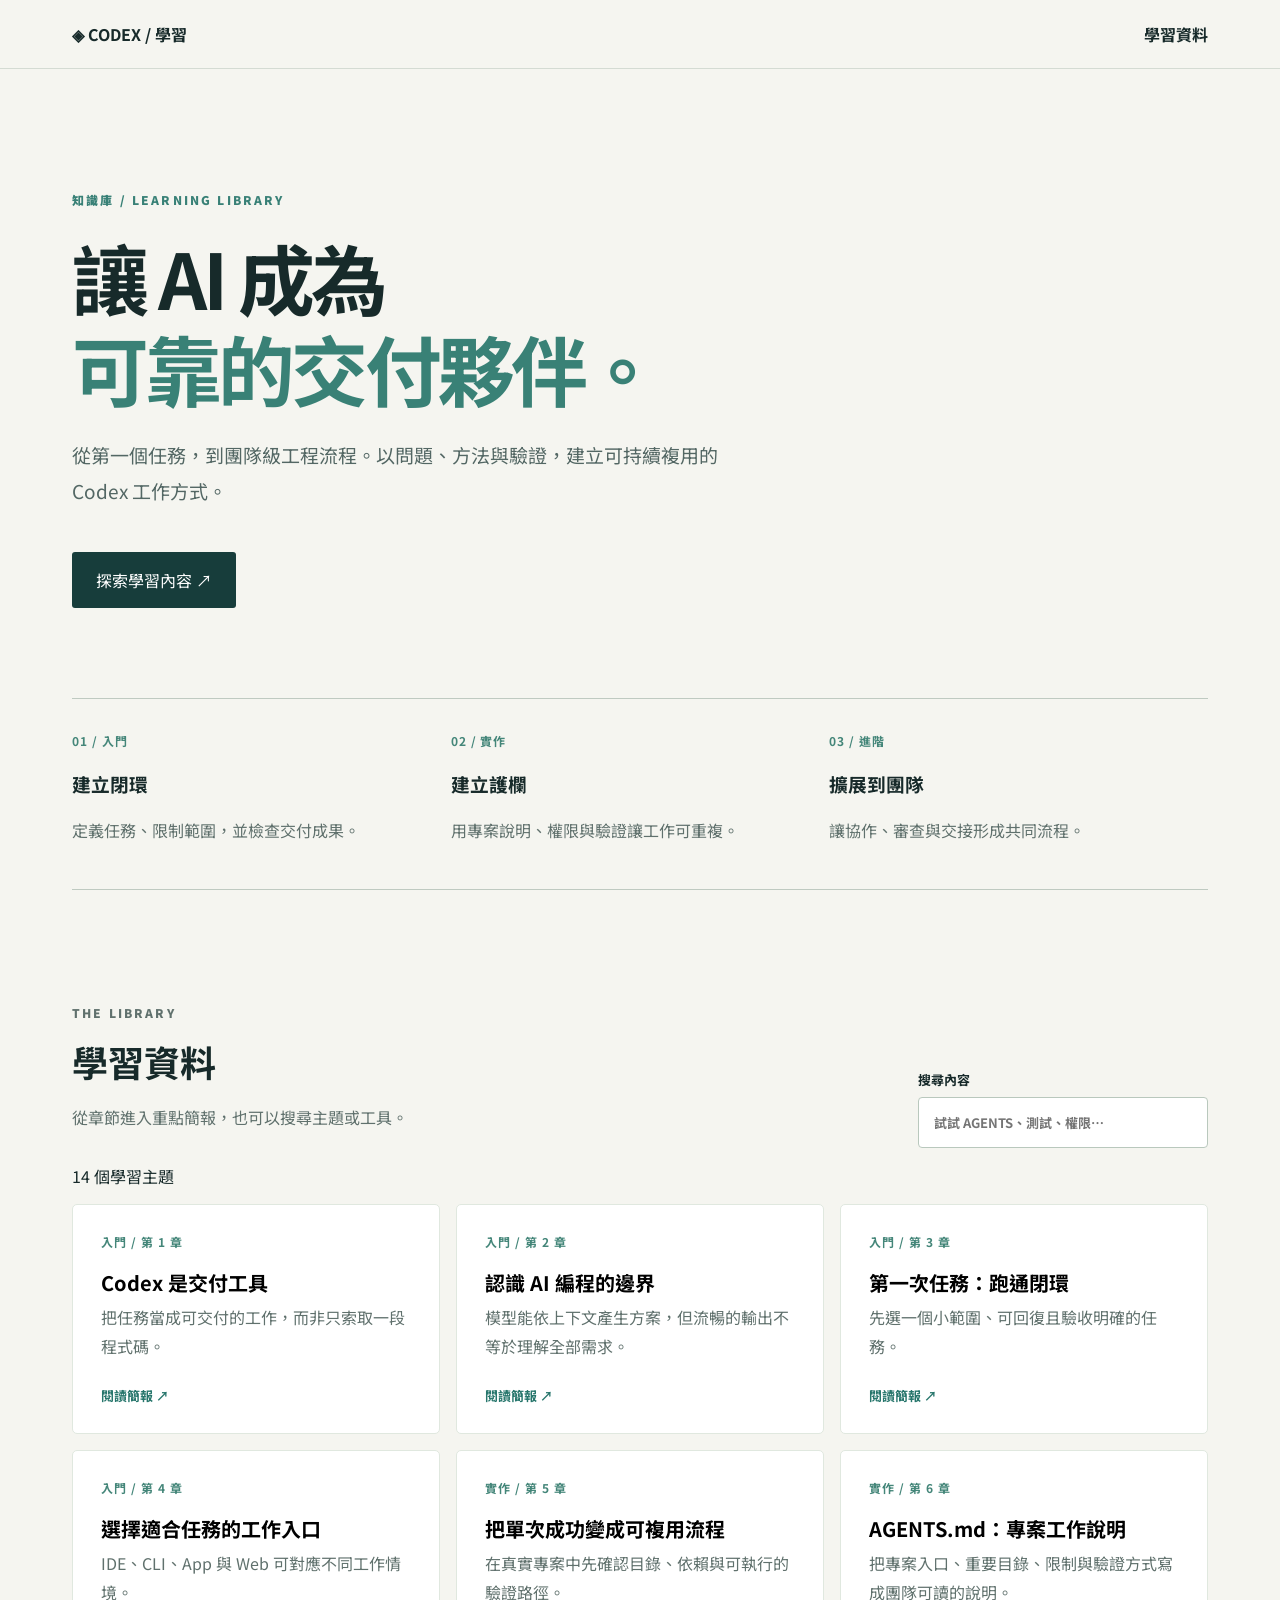
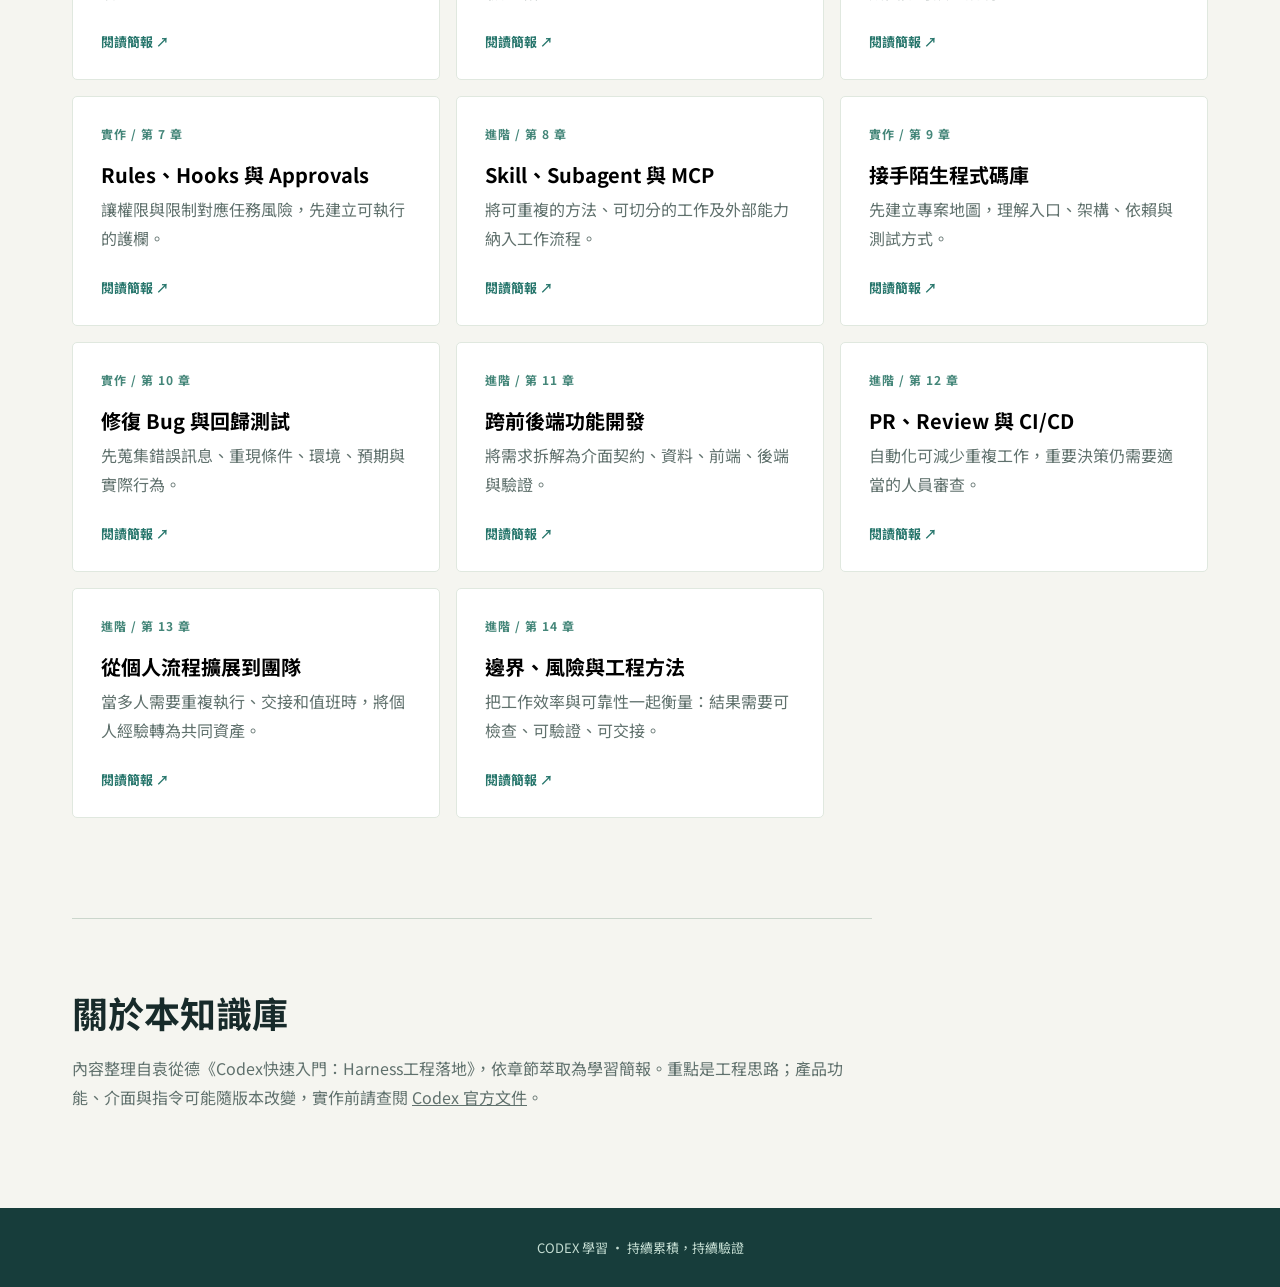
==== index.html @ d6bf373d "Create Codex learning library" ====
<!doctype html><html lang="zh-Hant"><head><meta charset="utf-8"><meta name="viewport" content="width=device-width,initial-scale=1"><title>Codex 學習｜從入門到進階</title><link rel="stylesheet" href="style.css"></head><body><header><nav><a href="#top">◈ CODEX / 學習</a><a href="#library">學習資料</a></nav></header><main id="top"><section class="hero"><p class="eyebrow">知識庫 / LEARNING LIBRARY</p><h1>讓 AI 成為<br><em>可靠的交付夥伴。</em></h1><p>從第一個任務，到團隊級工程流程。以問題、方法與驗證，建立可持續複用的 Codex 工作方式。</p><a class="button" href="#library">探索學習內容 ↗</a></section><section class="path"><div><span>01 / 入門</span><h3>建立閉環</h3><p>定義任務、限制範圍，並檢查交付成果。</p></div><div><span>02 / 實作</span><h3>建立護欄</h3><p>用專案說明、權限與驗證讓工作可重複。</p></div><div><span>03 / 進階</span><h3>擴展到團隊</h3><p>讓協作、審查與交接形成共同流程。</p></div></section><section id="library"><div class="sectionhead"><div><p class="eyebrow">THE LIBRARY</p><h2>學習資料</h2><p>從章節進入重點簡報，也可以搜尋主題或工具。</p></div><label>搜尋內容<input id="search" type="search" placeholder="試試 AGENTS、測試、權限…"></label></div><p id="count" aria-live="polite"></p><div id="cards" class="cards"></div><p id="empty" hidden>找不到相符內容，請嘗試其他關鍵字。</p></section><section class="source"><h2>關於本知識庫</h2><p>內容整理自袁從德《Codex快速入門：Harness工程落地》，依章節萃取為學習簡報。重點是工程思路；產品功能、介面與指令可能隨版本改變，實作前請查閱 <a href="https://developers.openai.com/codex/">Codex 官方文件</a>。</p></section></main><footer>CODEX 學習 · 持續累積，持續驗證</footer><dialog id="deck"><div class="dialogtop"><span id="progress"></span><button id="close" aria-label="關閉簡報">✕</button></div><article><p id="slide-label" class="eyebrow"></p><h2 id="slide-title"></h2><p id="slide-text"></p></article><div class="controls"><button id="prev">← 上一頁</button><button id="next">下一頁 →</button></div></dialog><script src="app.js"></script></body></html>
---- style.css ----
@import url('https://fonts.googleapis.com/css2?family=Noto+Sans+TC:wght@400;500;700;900&display=swap');*{box-sizing:border-box}html{scroll-behavior:smooth}body{margin:0;background:#f5f5f0;color:#172a2a;font-family:'Noto Sans TC',sans-serif}header{border-bottom:1px solid #d4dbd3}nav{max-width:1200px;margin:auto;display:flex;justify-content:space-between;padding:22px 32px;font-weight:700}a{color:inherit}nav a{text-decoration:none}main{max-width:1200px;margin:auto;padding:0 32px}.hero{padding:110px 0 90px;max-width:850px}.eyebrow{letter-spacing:.18em;font-size:12px;font-weight:900;color:#388076}.hero h1{font-size:clamp(42px,6vw,78px);line-height:1.18;letter-spacing:-.05em;margin:24px 0}.hero em{font-style:normal;color:#398176}.hero>p:not(.eyebrow){font-size:19px;line-height:1.9;max-width:650px;color:#536764}.button{display:inline-block;background:#173d3b;color:white;padding:16px 24px;text-decoration:none;margin-top:24px;border-radius:3px}.path{display:grid;grid-template-columns:repeat(3,1fr);border-top:1px solid #bfcac1;border-bottom:1px solid #bfcac1}.path div{padding:28px 32px 28px 0}.path span,.card span{color:#448679;font-size:12px;font-weight:700;letter-spacing:.08em}.path p,.sectionhead p,.card p,.source p{color:#60716d;line-height:1.8}#library{padding:100px 0}.sectionhead{display:flex;justify-content:space-between;gap:30px;align-items:end}h2{font-size:36px;margin:12px 0}label{display:grid;gap:8px;font-size:13px;font-weight:700}input{width:290px;padding:15px;border:1px solid #b9c8bd;background:white;border-radius:4px;font:inherit}.cards{display:grid;grid-template-columns:repeat(3,1fr);gap:16px}.card{text-align:left;background:#fff;border:1px solid #e0e8df;border-radius:5px;padding:28px;min-height:230px;cursor:pointer;font:inherit;display:flex;flex-direction:column;align-items:start}.card:hover{border-color:#398176;transform:translateY(-2px)}.card h3{font-size:20px;margin:18px 0 6px}.card p{flex:1;margin:0 0 20px}.card strong{font-size:13px;color:#27766c}.source{border-top:1px solid #cbd6cc;padding:55px 0 80px;max-width:800px}footer{background:#173d3b;color:#c4ddd2;padding:30px;text-align:center;font-size:13px}dialog{border:0;border-radius:8px;max-width:720px;width:calc(100% - 32px);padding:32px;color:#172a2a}dialog::backdrop{background:#0c2929bd}.dialogtop,.controls{display:flex;justify-content:space-between;align-items:center}.dialogtop button,.controls button{border:1px solid #cad7ce;background:white;border-radius:4px;padding:12px;cursor:pointer}.controls button:disabled{opacity:.35;cursor:default}dialog article{min-height:300px;padding:56px 12px}dialog article h2{font-size:clamp(28px,5vw,46px)}dialog article p:last-child{font-size:20px;line-height:1.9;color:#536764}@media(max-width:700px){.cards,.path{grid-template-columns:1fr}.hero{padding:70px 0}.sectionhead{display:block}input{width:100%}#library{padding:65px 0}.path div{padding:16px 0}}
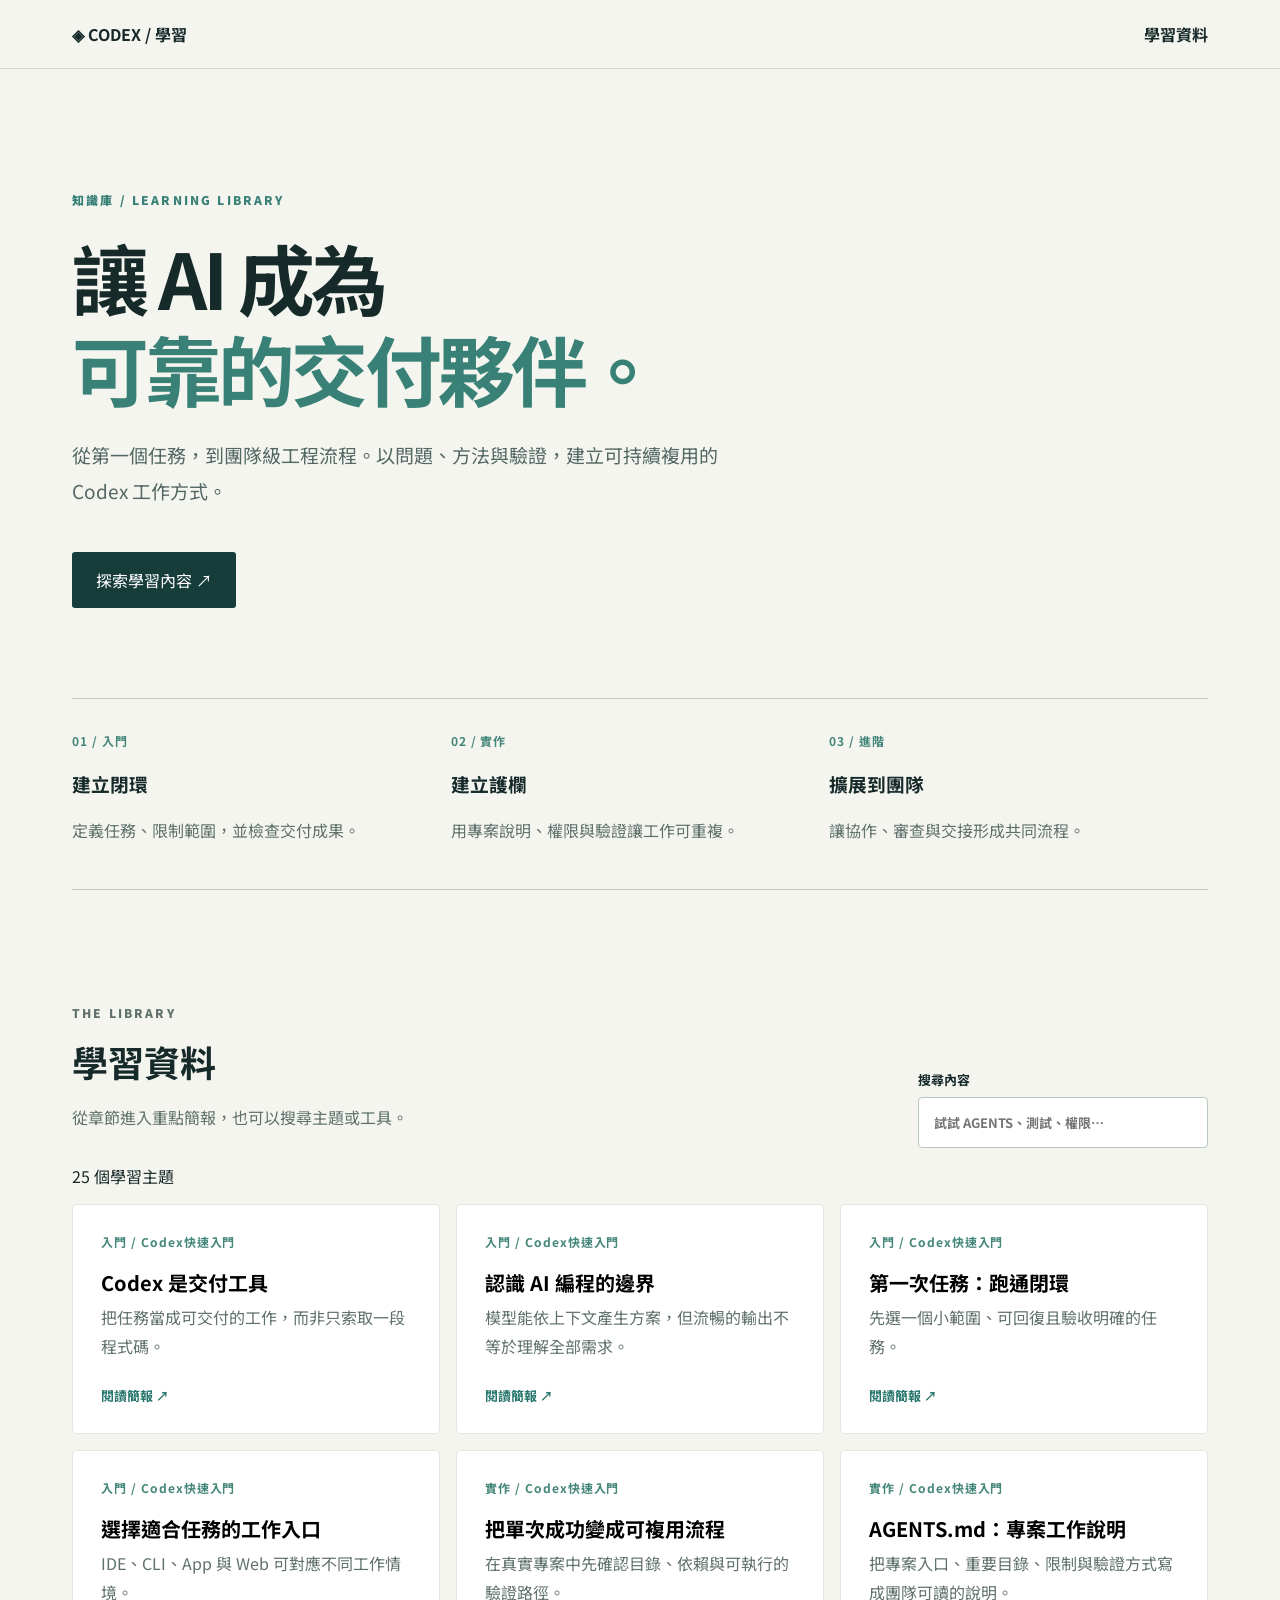
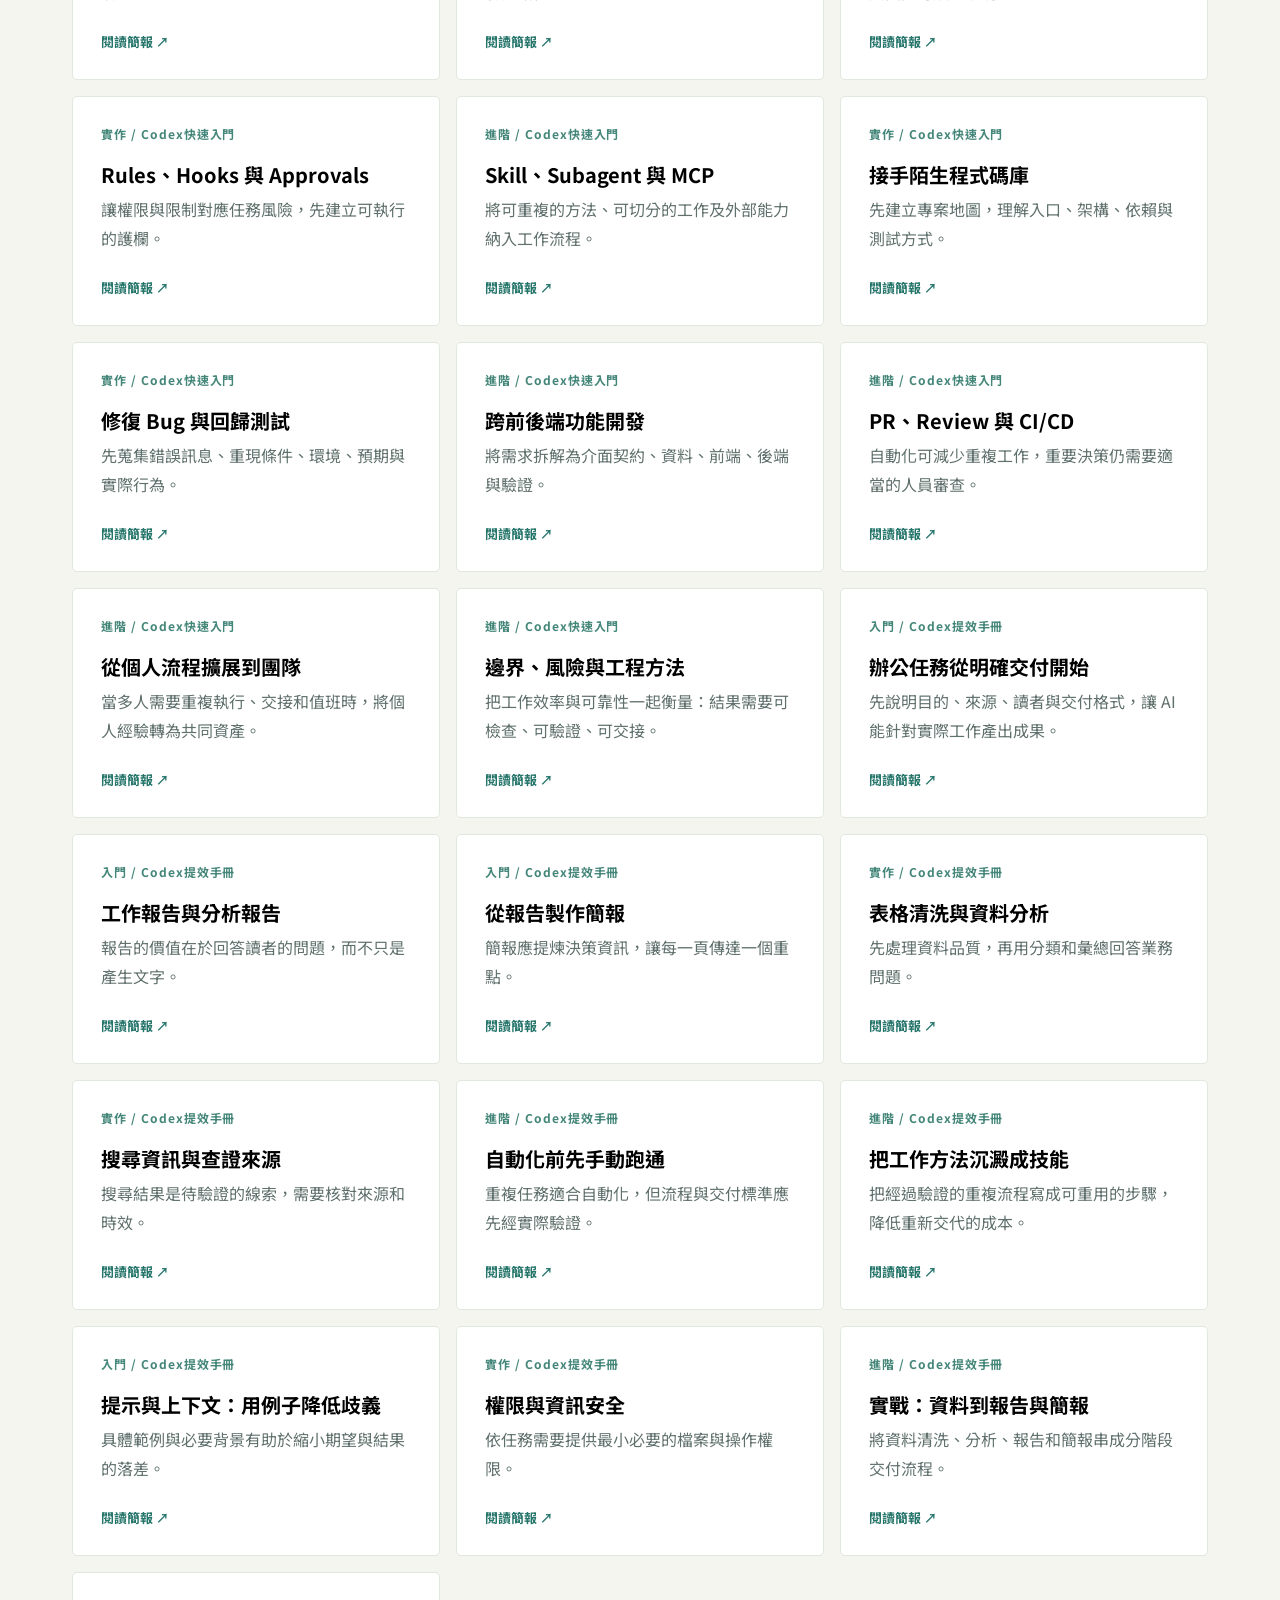
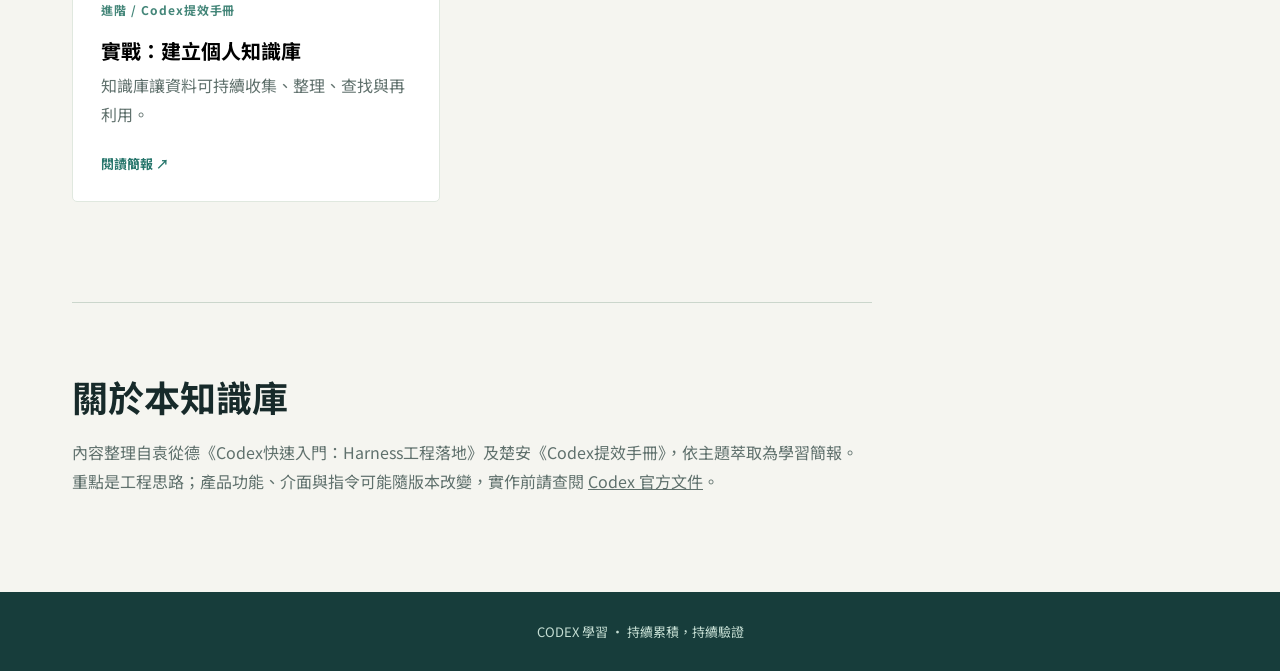
==== commit 0db172c6: "Fix handbook text and show sources" ====
--- a/index.html
+++ b/index.html
@@ -1 +1 @@
-<!doctype html><html lang="zh-Hant"><head><meta charset="utf-8"><meta name="viewport" content="width=device-width,initial-scale=1"><title>Codex 學習｜從入門到進階</title><link rel="stylesheet" href="style.css"></head><body><header><nav><a href="#top">◈ CODEX / 學習</a><a href="#library">學習資料</a></nav></header><main id="top"><section class="hero"><p class="eyebrow">知識庫 / LEARNING LIBRARY</p><h1>讓 AI 成為<br><em>可靠的交付夥伴。</em></h1><p>從第一個任務，到團隊級工程流程。以問題、方法與驗證，建立可持續複用的 Codex 工作方式。</p><a class="button" href="#library">探索學習內容 ↗</a></section><section class="path"><div><span>01 / 入門</span><h3>建立閉環</h3><p>定義任務、限制範圍，並檢查交付成果。</p></div><div><span>02 / 實作</span><h3>建立護欄</h3><p>用專案說明、權限與驗證讓工作可重複。</p></div><div><span>03 / 進階</span><h3>擴展到團隊</h3><p>讓協作、審查與交接形成共同流程。</p></div></section><section id="library"><div class="sectionhead"><div><p class="eyebrow">THE LIBRARY</p><h2>學習資料</h2><p>從章節進入重點簡報，也可以搜尋主題或工具。</p></div><label>搜尋內容<input id="search" type="search" placeholder="試試 AGENTS、測試、權限…"></label></div><p id="count" aria-live="polite"></p><div id="cards" class="cards"></div><p id="empty" hidden>找不到相符內容，請嘗試其他關鍵字。</p></section><section class="source"><h2>關於本知識庫</h2><p>內容整理自袁從德《Codex快速入門：Harness工程落地》，依章節萃取為學習簡報。重點是工程思路；產品功能、介面與指令可能隨版本改變，實作前請查閱 <a href="https://developers.openai.com/codex/">Codex 官方文件</a>。</p></section></main><footer>CODEX 學習 · 持續累積，持續驗證</footer><dialog id="deck"><div class="dialogtop"><span id="progress"></span><button id="close" aria-label="關閉簡報">✕</button></div><article><p id="slide-label" class="eyebrow"></p><h2 id="slide-title"></h2><p id="slide-text"></p></article><div class="controls"><button id="prev">← 上一頁</button><button id="next">下一頁 →</button></div></dialog><script src="app.js"></script></body></html>
+<!doctype html><html lang="zh-Hant"><head><meta charset="utf-8"><meta name="viewport" content="width=device-width,initial-scale=1"><title>Codex 學習｜從入門到進階</title><link rel="stylesheet" href="style.css"></head><body><header><nav><a href="#top">◈ CODEX / 學習</a><a href="#library">學習資料</a></nav></header><main id="top"><section class="hero"><p class="eyebrow">知識庫 / LEARNING LIBRARY</p><h1>讓 AI 成為<br><em>可靠的交付夥伴。</em></h1><p>從第一個任務，到團隊級工程流程。以問題、方法與驗證，建立可持續複用的 Codex 工作方式。</p><a class="button" href="#library">探索學習內容 ↗</a></section><section class="path"><div><span>01 / 入門</span><h3>建立閉環</h3><p>定義任務、限制範圍，並檢查交付成果。</p></div><div><span>02 / 實作</span><h3>建立護欄</h3><p>用專案說明、權限與驗證讓工作可重複。</p></div><div><span>03 / 進階</span><h3>擴展到團隊</h3><p>讓協作、審查與交接形成共同流程。</p></div></section><section id="library"><div class="sectionhead"><div><p class="eyebrow">THE LIBRARY</p><h2>學習資料</h2><p>從章節進入重點簡報，也可以搜尋主題或工具。</p></div><label>搜尋內容<input id="search" type="search" placeholder="試試 AGENTS、測試、權限…"></label></div><p id="count" aria-live="polite"></p><div id="cards" class="cards"></div><p id="empty" hidden>找不到相符內容，請嘗試其他關鍵字。</p></section><section class="source"><h2>關於本知識庫</h2><p>內容整理自袁從德《Codex快速入門：Harness工程落地》及楚安《Codex提效手冊》，依主題萃取為學習簡報。重點是工程思路；產品功能、介面與指令可能隨版本改變，實作前請查閱 <a href="https://developers.openai.com/codex/">Codex 官方文件</a>。</p></section></main><footer>CODEX 學習 · 持續累積，持續驗證</footer><dialog id="deck"><div class="dialogtop"><span id="progress"></span><button id="close" aria-label="關閉簡報">✕</button></div><article><p id="slide-label" class="eyebrow"></p><h2 id="slide-title"></h2><p id="slide-text"></p></article><div class="controls"><button id="prev">← 上一頁</button><button id="next">下一頁 →</button></div></dialog><script src="app.js"></script></body></html>
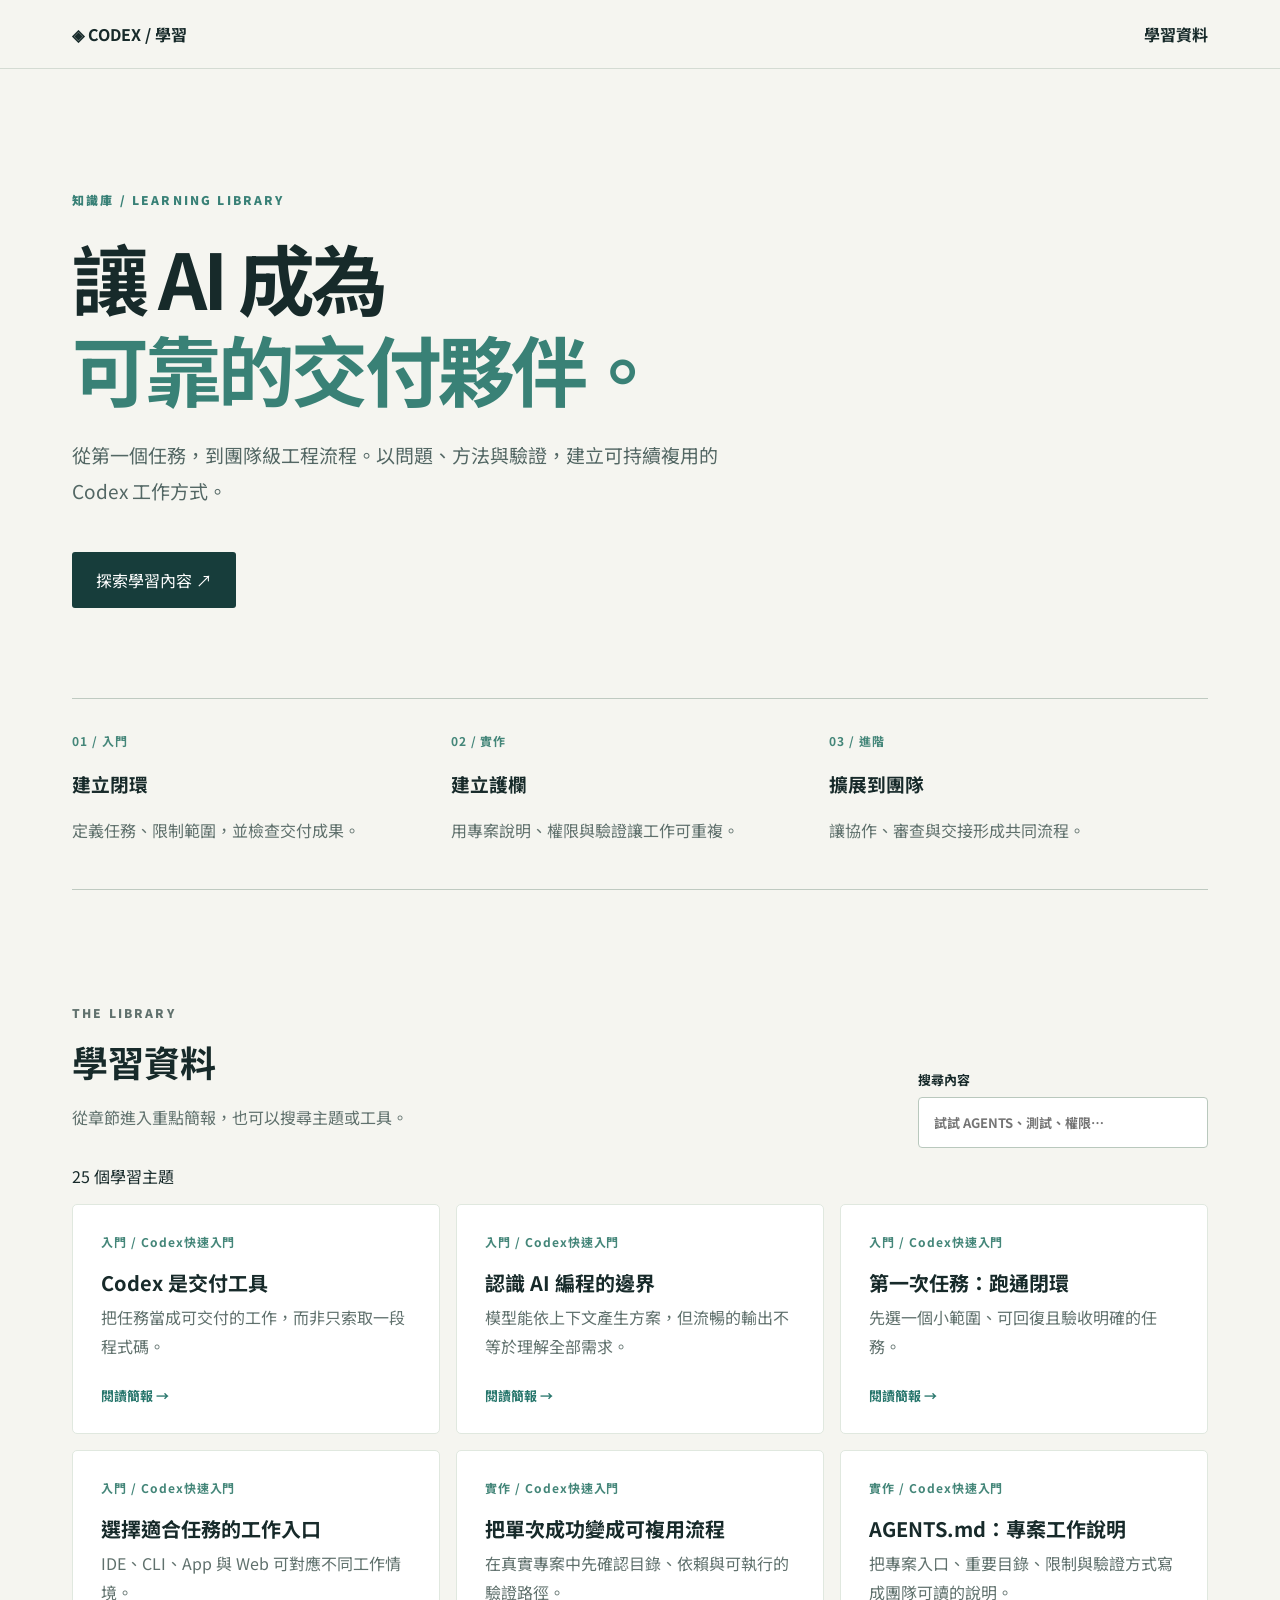
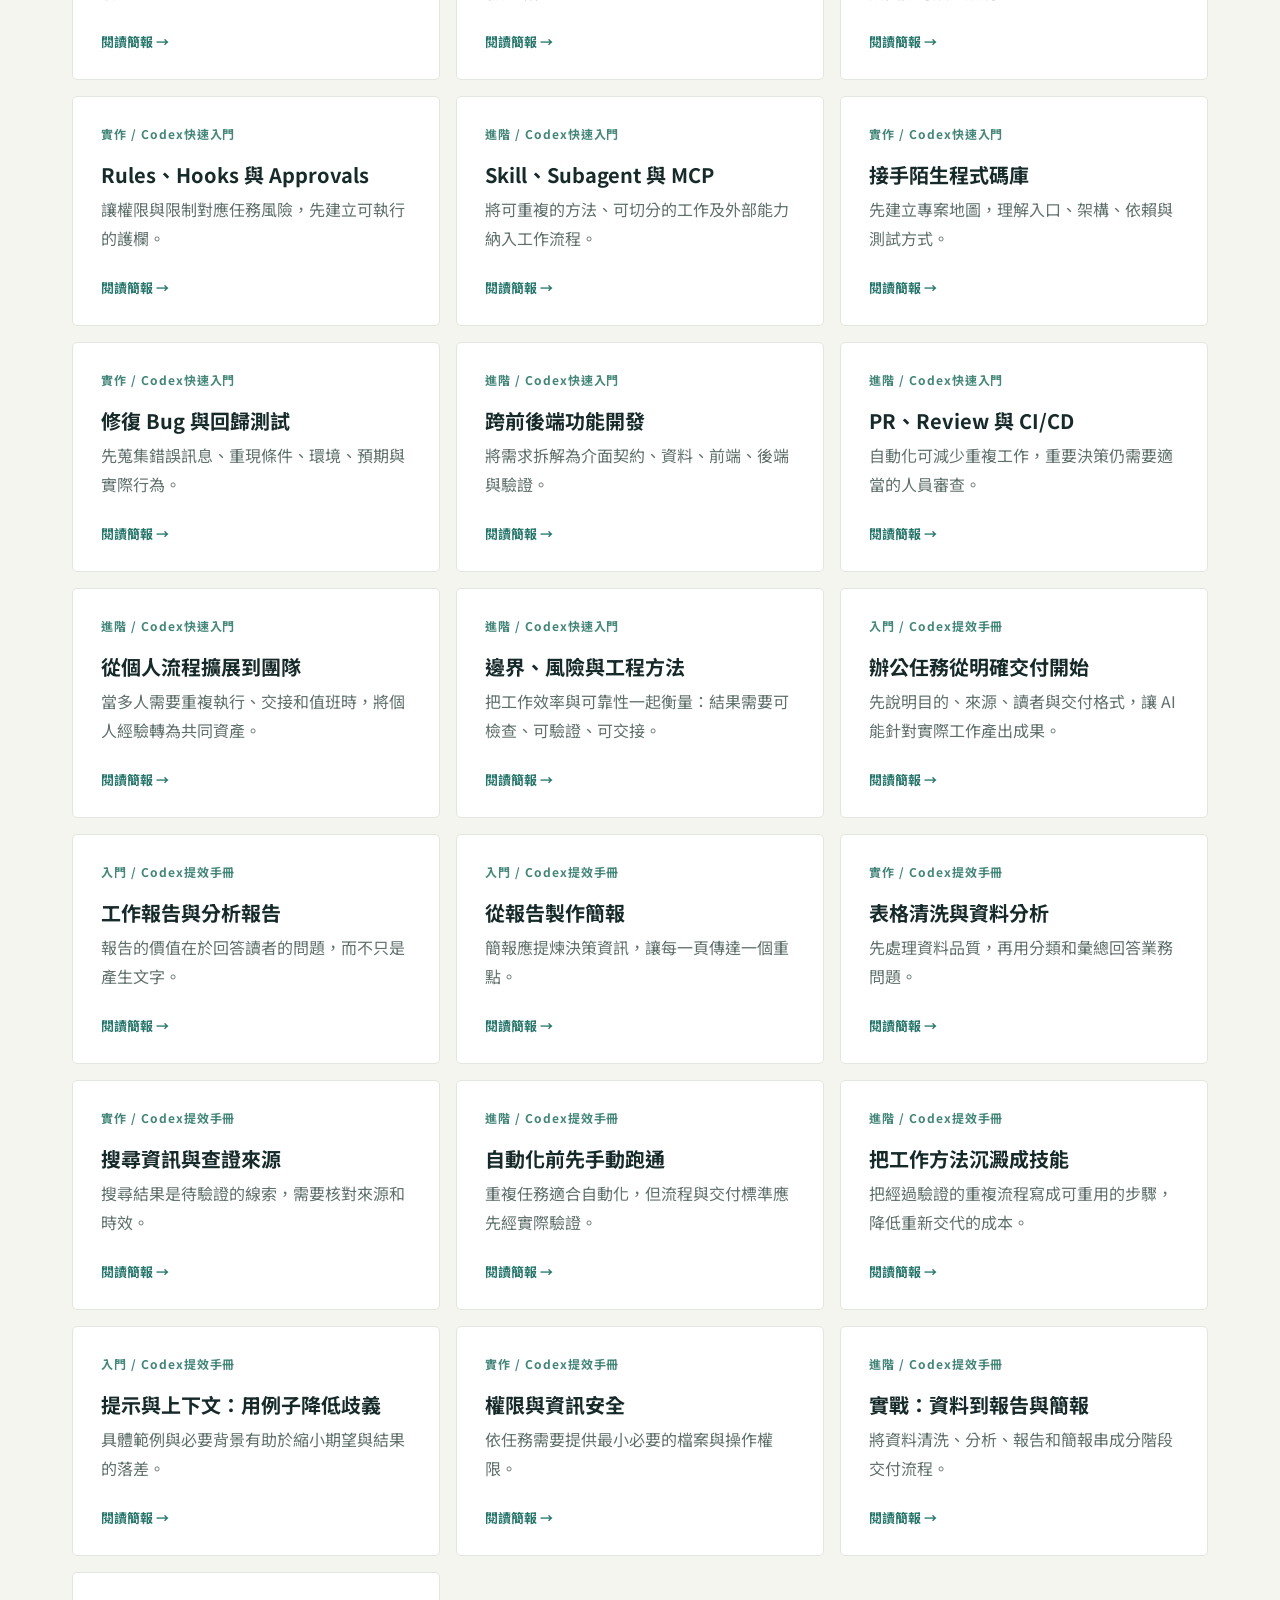
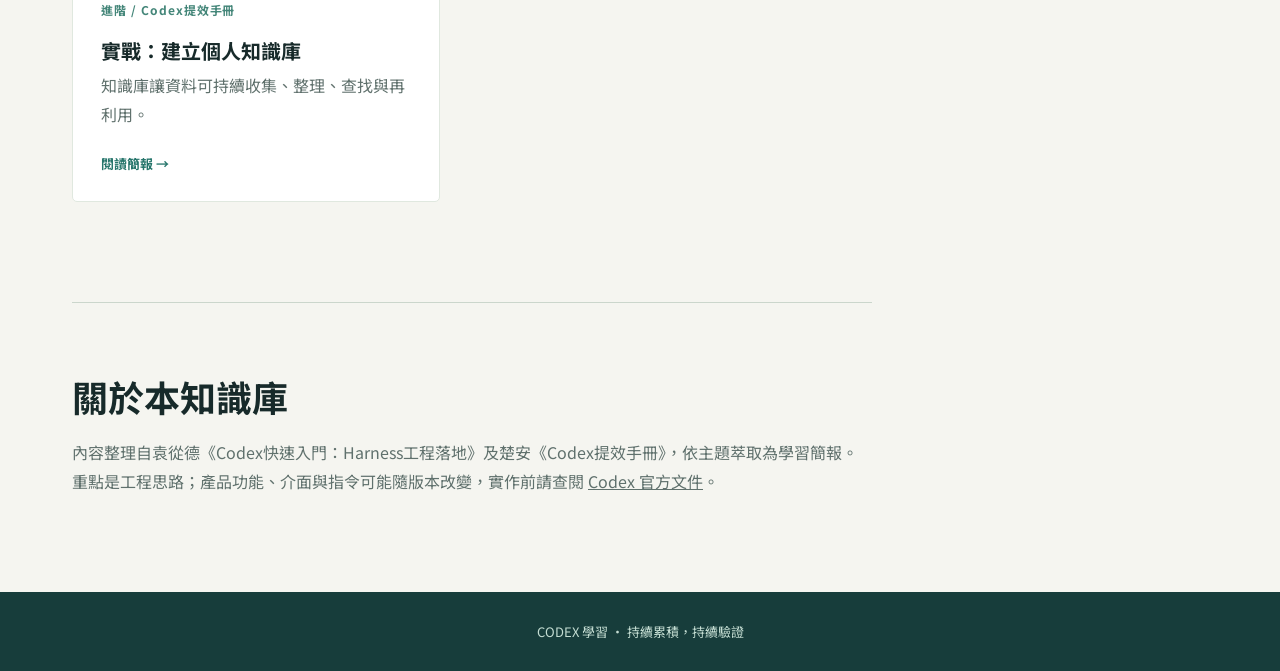
==== commit 947b7779: "Add full-page keyboard slide decks with sourced book illustrations" ====
--- a/index.html
+++ b/index.html
@@ -1 +1 @@
-<!doctype html><html lang="zh-Hant"><head><meta charset="utf-8"><meta name="viewport" content="width=device-width,initial-scale=1"><title>Codex 學習｜從入門到進階</title><link rel="stylesheet" href="style.css"></head><body><header><nav><a href="#top">◈ CODEX / 學習</a><a href="#library">學習資料</a></nav></header><main id="top"><section class="hero"><p class="eyebrow">知識庫 / LEARNING LIBRARY</p><h1>讓 AI 成為<br><em>可靠的交付夥伴。</em></h1><p>從第一個任務，到團隊級工程流程。以問題、方法與驗證，建立可持續複用的 Codex 工作方式。</p><a class="button" href="#library">探索學習內容 ↗</a></section><section class="path"><div><span>01 / 入門</span><h3>建立閉環</h3><p>定義任務、限制範圍，並檢查交付成果。</p></div><div><span>02 / 實作</span><h3>建立護欄</h3><p>用專案說明、權限與驗證讓工作可重複。</p></div><div><span>03 / 進階</span><h3>擴展到團隊</h3><p>讓協作、審查與交接形成共同流程。</p></div></section><section id="library"><div class="sectionhead"><div><p class="eyebrow">THE LIBRARY</p><h2>學習資料</h2><p>從章節進入重點簡報，也可以搜尋主題或工具。</p></div><label>搜尋內容<input id="search" type="search" placeholder="試試 AGENTS、測試、權限…"></label></div><p id="count" aria-live="polite"></p><div id="cards" class="cards"></div><p id="empty" hidden>找不到相符內容，請嘗試其他關鍵字。</p></section><section class="source"><h2>關於本知識庫</h2><p>內容整理自袁從德《Codex快速入門：Harness工程落地》及楚安《Codex提效手冊》，依主題萃取為學習簡報。重點是工程思路；產品功能、介面與指令可能隨版本改變，實作前請查閱 <a href="https://developers.openai.com/codex/">Codex 官方文件</a>。</p></section></main><footer>CODEX 學習 · 持續累積，持續驗證</footer><dialog id="deck"><div class="dialogtop"><span id="progress"></span><button id="close" aria-label="關閉簡報">✕</button></div><article><p id="slide-label" class="eyebrow"></p><h2 id="slide-title"></h2><p id="slide-text"></p></article><div class="controls"><button id="prev">← 上一頁</button><button id="next">下一頁 →</button></div></dialog><script src="app.js"></script></body></html>
+<!doctype html><html lang="zh-Hant"><head><meta charset="utf-8"><meta name="viewport" content="width=device-width,initial-scale=1"><title>Codex 學習｜從入門到進階</title><link rel="stylesheet" href="style.css"></head><body><header><nav><a href="#top">◈ CODEX / 學習</a><a href="#library">學習資料</a></nav></header><main id="top"><section class="hero"><p class="eyebrow">知識庫 / LEARNING LIBRARY</p><h1>讓 AI 成為<br><em>可靠的交付夥伴。</em></h1><p>從第一個任務，到團隊級工程流程。以問題、方法與驗證，建立可持續複用的 Codex 工作方式。</p><a class="button" href="#library">探索學習內容 ↗</a></section><section class="path"><div><span>01 / 入門</span><h3>建立閉環</h3><p>定義任務、限制範圍，並檢查交付成果。</p></div><div><span>02 / 實作</span><h3>建立護欄</h3><p>用專案說明、權限與驗證讓工作可重複。</p></div><div><span>03 / 進階</span><h3>擴展到團隊</h3><p>讓協作、審查與交接形成共同流程。</p></div></section><section id="library"><div class="sectionhead"><div><p class="eyebrow">THE LIBRARY</p><h2>學習資料</h2><p>從章節進入重點簡報，也可以搜尋主題或工具。</p></div><label>搜尋內容<input id="search" type="search" placeholder="試試 AGENTS、測試、權限…"></label></div><p id="count" aria-live="polite"></p><div id="cards" class="cards"></div><p id="empty" hidden>找不到相符內容，請嘗試其他關鍵字。</p></section><section class="source"><h2>關於本知識庫</h2><p>內容整理自袁從德《Codex快速入門：Harness工程落地》及楚安《Codex提效手冊》，依主題萃取為學習簡報。重點是工程思路；產品功能、介面與指令可能隨版本改變，實作前請查閱 <a href="https://developers.openai.com/codex/">Codex 官方文件</a>。</p></section></main><footer>CODEX 學習 · 持續累積，持續驗證</footer><script src="data.js"></script><script src="app.js"></script></body></html>
--- a/style.css
+++ b/style.css
@@ -1 +1,4 @@
 @import url('https://fonts.googleapis.com/css2?family=Noto+Sans+TC:wght@400;500;700;900&display=swap');*{box-sizing:border-box}html{scroll-behavior:smooth}body{margin:0;background:#f5f5f0;color:#172a2a;font-family:'Noto Sans TC',sans-serif}header{border-bottom:1px solid #d4dbd3}nav{max-width:1200px;margin:auto;display:flex;justify-content:space-between;padding:22px 32px;font-weight:700}a{color:inherit}nav a{text-decoration:none}main{max-width:1200px;margin:auto;padding:0 32px}.hero{padding:110px 0 90px;max-width:850px}.eyebrow{letter-spacing:.18em;font-size:12px;font-weight:900;color:#388076}.hero h1{font-size:clamp(42px,6vw,78px);line-height:1.18;letter-spacing:-.05em;margin:24px 0}.hero em{font-style:normal;color:#398176}.hero>p:not(.eyebrow){font-size:19px;line-height:1.9;max-width:650px;color:#536764}.button{display:inline-block;background:#173d3b;color:white;padding:16px 24px;text-decoration:none;margin-top:24px;border-radius:3px}.path{display:grid;grid-template-columns:repeat(3,1fr);border-top:1px solid #bfcac1;border-bottom:1px solid #bfcac1}.path div{padding:28px 32px 28px 0}.path span,.card span{color:#448679;font-size:12px;font-weight:700;letter-spacing:.08em}.path p,.sectionhead p,.card p,.source p{color:#60716d;line-height:1.8}#library{padding:100px 0}.sectionhead{display:flex;justify-content:space-between;gap:30px;align-items:end}h2{font-size:36px;margin:12px 0}label{display:grid;gap:8px;font-size:13px;font-weight:700}input{width:290px;padding:15px;border:1px solid #b9c8bd;background:white;border-radius:4px;font:inherit}.cards{display:grid;grid-template-columns:repeat(3,1fr);gap:16px}.card{text-align:left;background:#fff;border:1px solid #e0e8df;border-radius:5px;padding:28px;min-height:230px;cursor:pointer;font:inherit;display:flex;flex-direction:column;align-items:start}.card:hover{border-color:#398176;transform:translateY(-2px)}.card h3{font-size:20px;margin:18px 0 6px}.card p{flex:1;margin:0 0 20px}.card strong{font-size:13px;color:#27766c}.source{border-top:1px solid #cbd6cc;padding:55px 0 80px;max-width:800px}footer{background:#173d3b;color:#c4ddd2;padding:30px;text-align:center;font-size:13px}dialog{border:0;border-radius:8px;max-width:720px;width:calc(100% - 32px);padding:32px;color:#172a2a}dialog::backdrop{background:#0c2929bd}.dialogtop,.controls{display:flex;justify-content:space-between;align-items:center}.dialogtop button,.controls button{border:1px solid #cad7ce;background:white;border-radius:4px;padding:12px;cursor:pointer}.controls button:disabled{opacity:.35;cursor:default}dialog article{min-height:300px;padding:56px 12px}dialog article h2{font-size:clamp(28px,5vw,46px)}dialog article p:last-child{font-size:20px;line-height:1.9;color:#536764}@media(max-width:700px){.cards,.path{grid-template-columns:1fr}.hero{padding:70px 0}.sectionhead{display:block}input{width:100%}#library{padding:65px 0}.path div{padding:16px 0}}
+#slide-text {font-size:16px;line-height:1.8;color:#405b54} #slide-text svg{display:block;width:100%;height:auto;margin:20px 0} #slide-text pre{white-space:pre-wrap;overflow-wrap:anywhere;background:#edf4ef;border-radius:6px;padding:18px;font:15px/1.7 monospace} #slide-text .note{font-size:13px;color:#60716d} #slide-text button{padding:10px 16px;border:1px solid #398176;border-radius:4px;background:white;color:#173d3b;cursor:pointer} dialog{max-height:90vh} dialog article{padding:25px 12px;min-height:300px} #slide-text ol,#slide-text ul{padding-left:1.5em} #slide-text li{margin:.5em 0}
+
+.card{text-decoration:none}.card:focus-visible{outline:3px solid #398176;outline-offset:3px}
